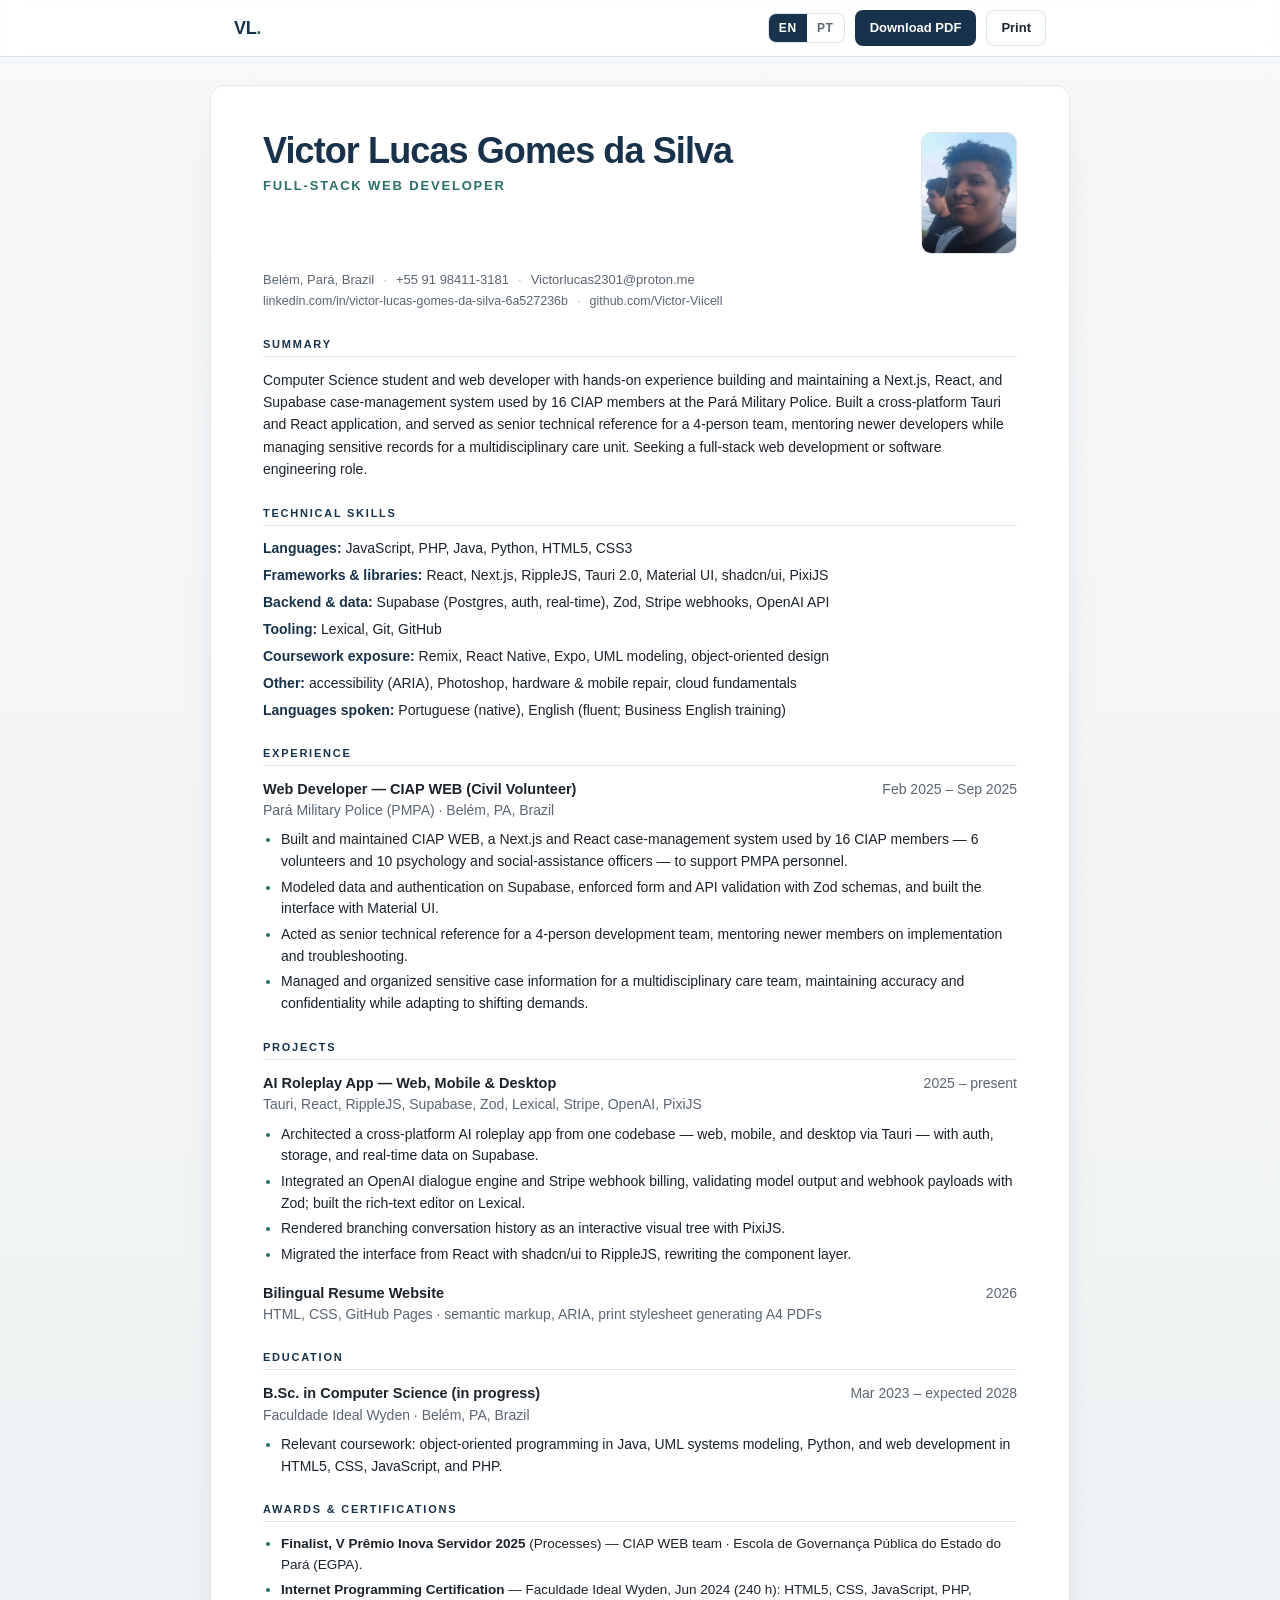
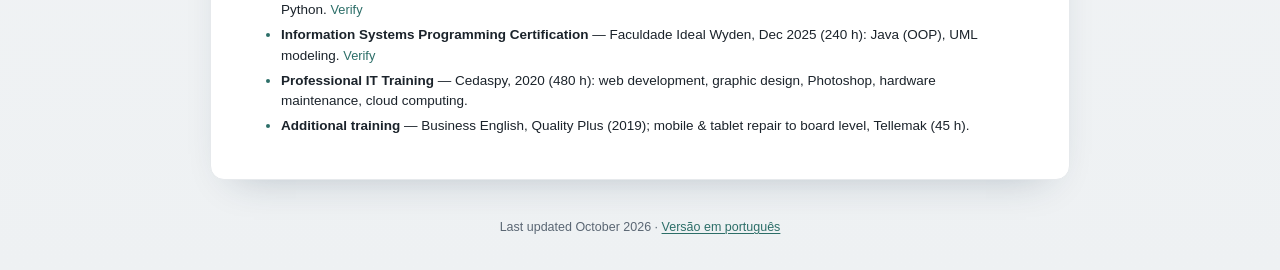
==== index.html @ dc342442 "feat: add bilingual resume website in English and Portuguese - Created index.html for the English ve" ====
<!DOCTYPE html>
<html lang="en">
  <head>
    <meta charset="utf-8">
    <meta name="viewport" content="width=device-width, initial-scale=1">
    <title>Victor Lucas Gomes da Silva — Full-Stack Web Developer</title>
    <meta name="description" content="Resume of Victor Lucas Gomes da Silva, a full-stack web developer based in Belém, Brazil. Experience, projects, education, certifications, and skills.">
    <meta name="author" content="Victor Lucas Gomes da Silva">
    <meta name="theme-color" content="#17324a">
    <link rel="icon" href="assets/favicon.svg" type="image/svg+xml">
    <link rel="alternate" hreflang="en" href="index.html">
    <link rel="alternate" hreflang="pt-BR" href="pt-br.html">
    <link rel="alternate" hreflang="x-default" href="index.html">
    <link rel="stylesheet" href="assets/styles.css">
    <meta property="og:type" content="profile">
    <meta property="og:title" content="Victor Lucas Gomes da Silva — Full-Stack Web Developer">
    <meta property="og:description" content="Resume of Victor Lucas Gomes da Silva, a full-stack web developer based in Belém, Brazil.">
    <meta property="og:locale" content="en_US">
    <meta property="og:locale:alternate" content="pt_BR">
    <meta property="og:image" content="assets/victor-lucas.jpg">
    <script type="application/ld+json">
      {
        "@context": "https://schema.org",
        "@type": "Person",
        "name": "Victor Lucas Gomes da Silva",
        "jobTitle": "Full-Stack Web Developer",
        "email": "mailto:Victorlucas2301@proton.me",
        "telephone": "+55 91 98411-3181",
        "sameAs": [
          "https://www.linkedin.com/in/victor-lucas-gomes-da-silva-6a527236b/",
          "https://github.com/Victor-Viicell"
        ],
        "address": {
          "@type": "PostalAddress",
          "addressLocality": "Belém",
          "addressRegion": "PA",
          "addressCountry": "BR"
        },
        "alumniOf": [
          {
            "@type": "CollegeOrUniversity",
            "name": "Faculdade Ideal Wyden"
          }
        ],
        "knowsLanguage": ["pt-BR", "en"]
      }
    </script>
  </head>
  <body>
    <a class="skip-link" href="#resume">Skip to content</a>

    <div class="toolbar">
      <div class="toolbar-inner">
        <a class="brand" href="index.html" aria-label="Victor Lucas — home">VL<span>.</span></a>
        <nav class="actions" aria-label="Resume actions">
          <div class="lang-switch" role="group" aria-label="Language">
            <a href="index.html" class="is-active" aria-current="page" hreflang="en">EN</a>
            <a href="pt-br.html" hreflang="pt-BR" lang="pt-BR">PT</a>
          </div>
          <a class="btn btn-primary" href="Victor-Lucas-Gomes-da-Silva-Resume-EN.pdf" download>Download PDF</a>
          <button class="btn btn-ghost" type="button" data-print>Print</button>
        </nav>
      </div>
    </div>

    <main class="resume" id="resume">
      <header class="identity">
        <div class="identity-top">
          <div class="identity-text">
            <h1 class="name">Victor Lucas Gomes da Silva</h1>
            <p class="role">Full-Stack Web Developer</p>
          </div>
          <img class="photo" src="assets/victor-lucas.jpg" width="600" height="782" alt="Portrait of Victor Lucas Gomes da Silva">
        </div>
        <ul class="contact">
          <li>Belém, Pará, Brazil</li>
          <li><a href="tel:+5591984113181">+55 91 98411-3181</a></li>
          <li><a href="mailto:Victorlucas2301@proton.me">Victorlucas2301@proton.me</a></li>
        </ul>
        <ul class="contact contact-links">
          <li><a href="https://www.linkedin.com/in/victor-lucas-gomes-da-silva-6a527236b/" target="_blank" rel="noopener">linkedin.com/in/victor-lucas-gomes-da-silva-6a527236b</a></li>
          <li><a href="https://github.com/Victor-Viicell" target="_blank" rel="noopener">github.com/Victor-Viicell</a></li>
        </ul>
      </header>

      <section class="section" aria-labelledby="summary-heading">
        <h2 id="summary-heading">Summary</h2>
        <p>Computer Science student and web developer with hands-on experience building and maintaining a Next.js, React, and Supabase case-management system used by 16 CIAP members at the Pará Military Police. Built a cross-platform Tauri and React application, and served as senior technical reference for a 4-person team, mentoring newer developers while managing sensitive records for a multidisciplinary care unit. Seeking a full-stack web development or software engineering role.</p>
      </section>

      <section class="section" aria-labelledby="skills-heading">
        <h2 id="skills-heading">Technical Skills</h2>
        <ul class="skill-list">
          <li><strong>Languages:</strong> JavaScript, PHP, Java, Python, HTML5, CSS3</li>
          <li><strong>Frameworks &amp; libraries:</strong> React, Next.js, RippleJS, Tauri 2.0, Material UI, shadcn/ui, PixiJS</li>
          <li><strong>Backend &amp; data:</strong> Supabase (Postgres, auth, real-time), Zod, Stripe webhooks, OpenAI API</li>
          <li><strong>Tooling:</strong> Lexical, Git, GitHub</li>
          <li><strong>Coursework exposure:</strong> Remix, React Native, Expo, UML modeling, object-oriented design</li>
          <li><strong>Other:</strong> accessibility (ARIA), Photoshop, hardware &amp; mobile repair, cloud fundamentals</li>
          <li><strong>Languages spoken:</strong> Portuguese (native), English (fluent; Business English training)</li>
        </ul>
      </section>

      <section class="section" aria-labelledby="experience-heading">
        <h2 id="experience-heading">Experience</h2>
        <article class="entry">
          <div class="entry-head">
            <div>
              <h3 class="entry-title">Web Developer — CIAP WEB (Civil Volunteer)</h3>
              <p class="entry-sub">Pará Military Police (PMPA) · Belém, PA, Brazil</p>
            </div>
            <p class="entry-meta">Feb 2025 – Sep 2025</p>
          </div>
          <ul class="bullets">
            <li>Built and maintained CIAP WEB, a Next.js and React case-management system used by 16 CIAP members — 6 volunteers and 10 psychology and social-assistance officers — to support PMPA personnel.</li>
            <li>Modeled data and authentication on Supabase, enforced form and API validation with Zod schemas, and built the interface with Material UI.</li>
            <li>Acted as senior technical reference for a 4-person development team, mentoring newer members on implementation and troubleshooting.</li>
            <li>Managed and organized sensitive case information for a multidisciplinary care team, maintaining accuracy and confidentiality while adapting to shifting demands.</li>
          </ul>
        </article>
      </section>

      <section class="section" aria-labelledby="projects-heading">
        <h2 id="projects-heading">Projects</h2>
        <article class="entry">
          <div class="entry-head">
            <div>
              <h3 class="entry-title">AI Roleplay App — Web, Mobile &amp; Desktop</h3>
              <p class="entry-sub">Tauri, React, RippleJS, Supabase, Zod, Lexical, Stripe, OpenAI, PixiJS</p>
            </div>
            <p class="entry-meta">2025 – present</p>
          </div>
          <ul class="bullets">
            <li>Architected a cross-platform AI roleplay app from one codebase — web, mobile, and desktop via Tauri — with auth, storage, and real-time data on Supabase.</li>
            <li>Integrated an OpenAI dialogue engine and Stripe webhook billing, validating model output and webhook payloads with Zod; built the rich-text editor on Lexical.</li>
            <li>Rendered branching conversation history as an interactive visual tree with PixiJS.</li>
            <li>Migrated the interface from React with shadcn/ui to RippleJS, rewriting the component layer.</li>
          </ul>
        </article>
        <article class="entry">
          <div class="entry-head">
            <div>
              <h3 class="entry-title">Bilingual Resume Website</h3>
              <p class="entry-sub">HTML, CSS, GitHub Pages · semantic markup, ARIA, print stylesheet generating A4 PDFs</p>
            </div>
            <p class="entry-meta">2026</p>
          </div>
        </article>
      </section>

      <section class="section" aria-labelledby="education-heading">
        <h2 id="education-heading">Education</h2>
        <article class="entry">
          <div class="entry-head">
            <div>
              <h3 class="entry-title">B.Sc. in Computer Science (in progress)</h3>
              <p class="entry-sub">Faculdade Ideal Wyden · Belém, PA, Brazil</p>
            </div>
            <p class="entry-meta">Mar 2023 – expected 2028</p>
          </div>
          <ul class="bullets">
            <li>Relevant coursework: object-oriented programming in Java, UML systems modeling, Python, and web development in HTML5, CSS, JavaScript, and PHP.</li>
          </ul>
        </article>
      </section>

      <section class="section" aria-labelledby="courses-heading">
        <h2 id="courses-heading">Awards &amp; Certifications</h2>
        <ul class="course-list">
          <li><strong>Finalist, V Prêmio Inova Servidor 2025</strong> (Processes) — CIAP WEB team · Escola de Governança Pública do Estado do Pará (EGPA).</li>
          <li><strong>Internet Programming Certification</strong> — Faculdade Ideal Wyden, Jun 2024 (240 h): HTML5, CSS, JavaScript, PHP, Python. <a href="https://certificado.facieducacional.com.br/1fe290f07599a27dfc33abc" target="_blank" rel="noopener">Verify</a></li>
          <li><strong>Information Systems Programming Certification</strong> — Faculdade Ideal Wyden, Dec 2025 (240 h): Java (OOP), UML modeling. <a href="https://certificado.facieducacional.com.br/fc7c7030f8cd4348e6416e0" target="_blank" rel="noopener">Verify</a></li>
          <li><strong>Professional IT Training</strong> — Cedaspy, 2020 (480 h): web development, graphic design, Photoshop, hardware maintenance, cloud computing.</li>
          <li><strong>Additional training</strong> — Business English, Quality Plus (2019); mobile &amp; tablet repair to board level, Tellemak (45 h).</li>
        </ul>
      </section>
    </main>

    <footer class="site-footer">
      <p>Last updated October 2026 · <a href="pt-br.html" hreflang="pt-BR" lang="pt-BR">Versão em português</a></p>
    </footer>

    <script src="assets/script.js"></script>
  </body>
</html>
---- assets/styles.css ----
:root {
  --ink: #1b232b;
  --muted: #5a6673;
  --navy: #17324a;
  --accent: #2c6e68;
  --line: #dfe4e8;
  --bg: #eef1f3;
  --paper: #ffffff;
  --radius: 14px;
  --max: 860px;
  --font: ui-sans-serif, -apple-system, BlinkMacSystemFont, "Segoe UI", Roboto,
    "Helvetica Neue", Arial, sans-serif;
}

* {
  box-sizing: border-box;
}

html {
  -webkit-text-size-adjust: 100%;
}

body {
  margin: 0;
  font-family: var(--font);
  color: var(--ink);
  background: linear-gradient(180deg, #f7f8f9 0%, var(--bg) 100%);
  min-height: 100vh;
}

a {
  color: var(--accent);
  text-decoration-thickness: 1px;
  text-underline-offset: 2px;
}

a:hover {
  color: var(--navy);
}

.skip-link {
  position: absolute;
  left: -9999px;
  top: 0;
  padding: 10px 14px;
  background: var(--navy);
  color: #fff;
  z-index: 100;
  border-radius: 0 0 8px 0;
}

.skip-link:focus {
  left: 0;
}

.toolbar {
  position: sticky;
  top: 0;
  z-index: 20;
  background: rgba(255, 255, 255, 0.88);
  -webkit-backdrop-filter: blur(10px);
  backdrop-filter: blur(10px);
  border-bottom: 1px solid var(--line);
}

.toolbar-inner {
  max-width: var(--max);
  margin: 0 auto;
  padding: 10px 24px;
  display: flex;
  align-items: center;
  justify-content: space-between;
  gap: 16px;
}

.brand {
  font-size: 18px;
  font-weight: 750;
  letter-spacing: -0.02em;
  color: var(--navy);
  text-decoration: none;
  line-height: 1;
}

.brand span {
  color: var(--accent);
}

.actions {
  display: flex;
  align-items: center;
  gap: 10px;
}

.lang-switch {
  display: flex;
  border: 1px solid var(--line);
  border-radius: 8px;
  overflow: hidden;
  background: #fff;
}

.lang-switch a {
  padding: 6px 10px;
  font-size: 12px;
  font-weight: 650;
  letter-spacing: 0.06em;
  color: var(--muted);
  text-decoration: none;
  line-height: 1.4;
}

.lang-switch a:hover {
  background: #f4f6f7;
  color: var(--navy);
}

.lang-switch a.is-active {
  background: var(--navy);
  color: #fff;
}

.btn {
  display: inline-flex;
  align-items: center;
  justify-content: center;
  gap: 6px;
  padding: 8px 14px;
  border-radius: 8px;
  border: 1px solid transparent;
  font: inherit;
  font-size: 13px;
  font-weight: 650;
  line-height: 1.4;
  text-decoration: none;
  cursor: pointer;
  transition: background-color 0.15s ease, border-color 0.15s ease;
}

.btn-primary {
  background: var(--navy);
  color: #fff;
}

.btn-primary:hover {
  background: #0f2536;
  color: #fff;
}

.btn-ghost {
  background: transparent;
  border-color: var(--line);
  color: var(--ink);
}

.btn-ghost:hover {
  background: #f4f6f7;
  border-color: #c9d1d7;
  color: var(--navy);
}

.resume {
  max-width: var(--max);
  margin: 28px auto 40px;
  padding: 46px 52px 42px;
  background: var(--paper);
  border: 1px solid #e6e9ec;
  border-radius: var(--radius);
  box-shadow: 0 18px 40px -24px rgba(23, 50, 74, 0.3);
}

.identity-top {
  display: flex;
  align-items: flex-start;
  justify-content: space-between;
  gap: 28px;
}

.identity-text {
  min-width: 0;
}

.identity .contact:first-of-type {
  margin-top: 16px;
}

.name {
  margin: 0 0 8px;
  font-size: clamp(28px, 4vw, 36px);
  font-weight: 750;
  line-height: 1.05;
  letter-spacing: -0.025em;
  color: var(--navy);
}

.role {
  margin: 0 0 16px;
  font-size: 13px;
  font-weight: 700;
  letter-spacing: 0.14em;
  text-transform: uppercase;
  color: var(--accent);
}

.contact {
  display: flex;
  flex-wrap: wrap;
  gap: 4px 0;
  margin: 0;
  padding: 0;
  list-style: none;
  font-size: 13px;
  line-height: 1.55;
  color: var(--muted);
  overflow-wrap: anywhere;
}

.contact li {
  display: flex;
  align-items: baseline;
  min-width: 0;
}

.contact li + li::before {
  content: "\00b7";
  margin: 0 9px;
  color: #aab3bb;
}

.contact + .contact {
  margin-top: 2px;
  font-size: 12.5px;
}

.contact a {
  color: var(--muted);
  text-decoration: none;
}

.contact a:hover {
  color: var(--navy);
  text-decoration: underline;
}

.photo {
  flex: none;
  width: 96px;
  height: 122px;
  object-fit: cover;
  object-position: 50% 45%;
  border: 1px solid var(--line);
  border-radius: 10px;
  filter: saturate(0.95);
}

.section {
  margin-top: 26px;
}

.section h2 {
  margin: 0 0 12px;
  padding-bottom: 6px;
  border-bottom: 1px solid var(--line);
  font-size: 11px;
  font-weight: 700;
  letter-spacing: 0.16em;
  text-transform: uppercase;
  color: var(--navy);
}

.section p {
  margin: 0;
  font-size: 14px;
  line-height: 1.6;
}

.entry + .entry {
  margin-top: 16px;
}

.entry-head {
  display: flex;
  align-items: baseline;
  justify-content: space-between;
  gap: 18px;
}

.entry-title {
  margin: 0;
  font-size: 14.5px;
  font-weight: 700;
  line-height: 1.33;
  color: var(--ink);
}

.entry-sub {
  margin: 2px 0 0;
  font-size: 13px;
  line-height: 1.4;
  color: var(--muted);
}

.entry-meta {
  flex: none;
  margin: 0;
  font-size: 12.5px;
  line-height: 1.4;
  color: var(--muted);
  text-align: right;
  white-space: nowrap;
}

.bullets {
  margin: 8px 0 0;
  padding-left: 18px;
}

.bullets li {
  margin-bottom: 4px;
  font-size: 14px;
  line-height: 1.55;
}

.bullets li:last-child {
  margin-bottom: 0;
}

.bullets li::marker {
  color: var(--accent);
}

.skill-list {
  display: grid;
  gap: 6px;
  margin: 0;
  padding: 0;
  list-style: none;
}

.skill-list li {
  font-size: 14px;
  line-height: 1.5;
}

.skill-list strong {
  color: var(--navy);
  font-weight: 650;
}

.course-list {
  margin: 0;
  padding-left: 18px;
}

.course-list li {
  margin-bottom: 5px;
  font-size: 13.5px;
  line-height: 1.5;
}

.course-list li:last-child {
  margin-bottom: 0;
}

.course-list li::marker {
  color: var(--accent);
}

.course-list strong {
  font-weight: 650;
}

.course-list a {
  color: var(--accent);
  font-size: 0.95em;
  text-decoration: none;
}

.course-list a:hover {
  text-decoration: underline;
}

.award-title {
  font-size: 14px;
  font-weight: 650;
  line-height: 1.45;
}

.award-sub {
  margin-top: 2px;
  font-size: 13px;
  color: var(--muted);
}

.site-footer {
  max-width: var(--max);
  margin: 0 auto 36px;
  padding: 0 24px;
  font-size: 12.5px;
  color: var(--muted);
  text-align: center;
}

.site-footer p {
  margin: 0;
}

@media (max-width: 720px) {
  .toolbar-inner {
    padding: 10px 14px;
    gap: 10px;
  }

  .brand {
    display: none;
  }

  .actions {
    width: 100%;
    justify-content: space-between;
  }

  .btn-ghost {
    display: none;
  }

  .resume {
    margin: 16px 12px 28px;
    padding: 28px 22px;
    border-radius: 12px;
  }

  .identity-top {
    gap: 18px;
  }

  .identity .contact:first-of-type {
    margin-top: 14px;
  }

  .name {
    font-size: 27px;
  }

  .photo {
    width: 78px;
    height: 100px;
  }

  .contact {
    font-size: 12.5px;
  }

  .entry-head {
    flex-direction: column;
    gap: 2px;
  }

  .entry-meta {
    text-align: left;
  }
}

@media (max-width: 560px) {
  .contact {
    display: block;
  }

  .contact li {
    display: block;
  }

  .contact li + li::before {
    display: none;
  }

  .contact + .contact {
    margin-top: 2px;
  }
}

@media (max-width: 420px) {
  .photo {
    width: 66px;
    height: 86px;
  }

  .name {
    font-size: 24px;
  }

  .role {
    margin-bottom: 12px;
    font-size: 11.5px;
  }
}

@media print {
  @page {
    size: A4;
    margin: 8mm 12mm;
  }

  html,
  body {
    background: #fff !important;
  }

  .toolbar,
  .site-footer,
  .skip-link,
  .no-print {
    display: none !important;
  }

  .resume {
    max-width: none;
    width: auto;
    margin: 0;
    padding: 0;
    border: 0;
    border-radius: 0;
    box-shadow: none;
    -webkit-print-color-adjust: exact;
    print-color-adjust: exact;
  }

  .name {
    font-size: 26pt;
  }

  .role {
    margin-bottom: 10px;
    font-size: 9.2pt;
    letter-spacing: 0.06em;
  }

  .photo {
    width: 22mm;
    height: 28mm;
    border-radius: 2mm;
  }

  .identity .contact:first-of-type {
    margin-top: 6px;
  }

  .contact {
    font-size: 8.6pt;
    line-height: 1.4;
  }

  .contact + .contact {
    margin-top: 1px;
    font-size: 8.6pt;
  }

  .section {
    margin-top: 7px;
  }

  .section h2 {
    margin-bottom: 3px;
    padding-bottom: 2px;
    font-size: 8.3pt;
    letter-spacing: 0.02em;
  }

  .section p,
  .bullets li,
  .skill-list li {
    font-size: 9.2pt;
    line-height: 1.33;
  }

  .entry + .entry {
    margin-top: 6px;
  }

  .entry-title,
  .award-title {
    font-size: 10pt;
  }

  .entry-sub,
  .entry-meta,
  .award-sub {
    font-size: 9pt;
  }

  .bullets {
    margin-top: 3px;
    padding-left: 14px;
  }

  .bullets li {
    margin-bottom: 1px;
  }

  .course-list li {
    font-size: 8.6pt;
    line-height: 1.27;
    margin-bottom: 2px;
  }

  .skill-list {
    gap: 2px;
  }

  a {
    color: inherit;
    text-decoration: none;
  }

  .section,
  .entry,
  .award {
    break-inside: avoid;
  }
}
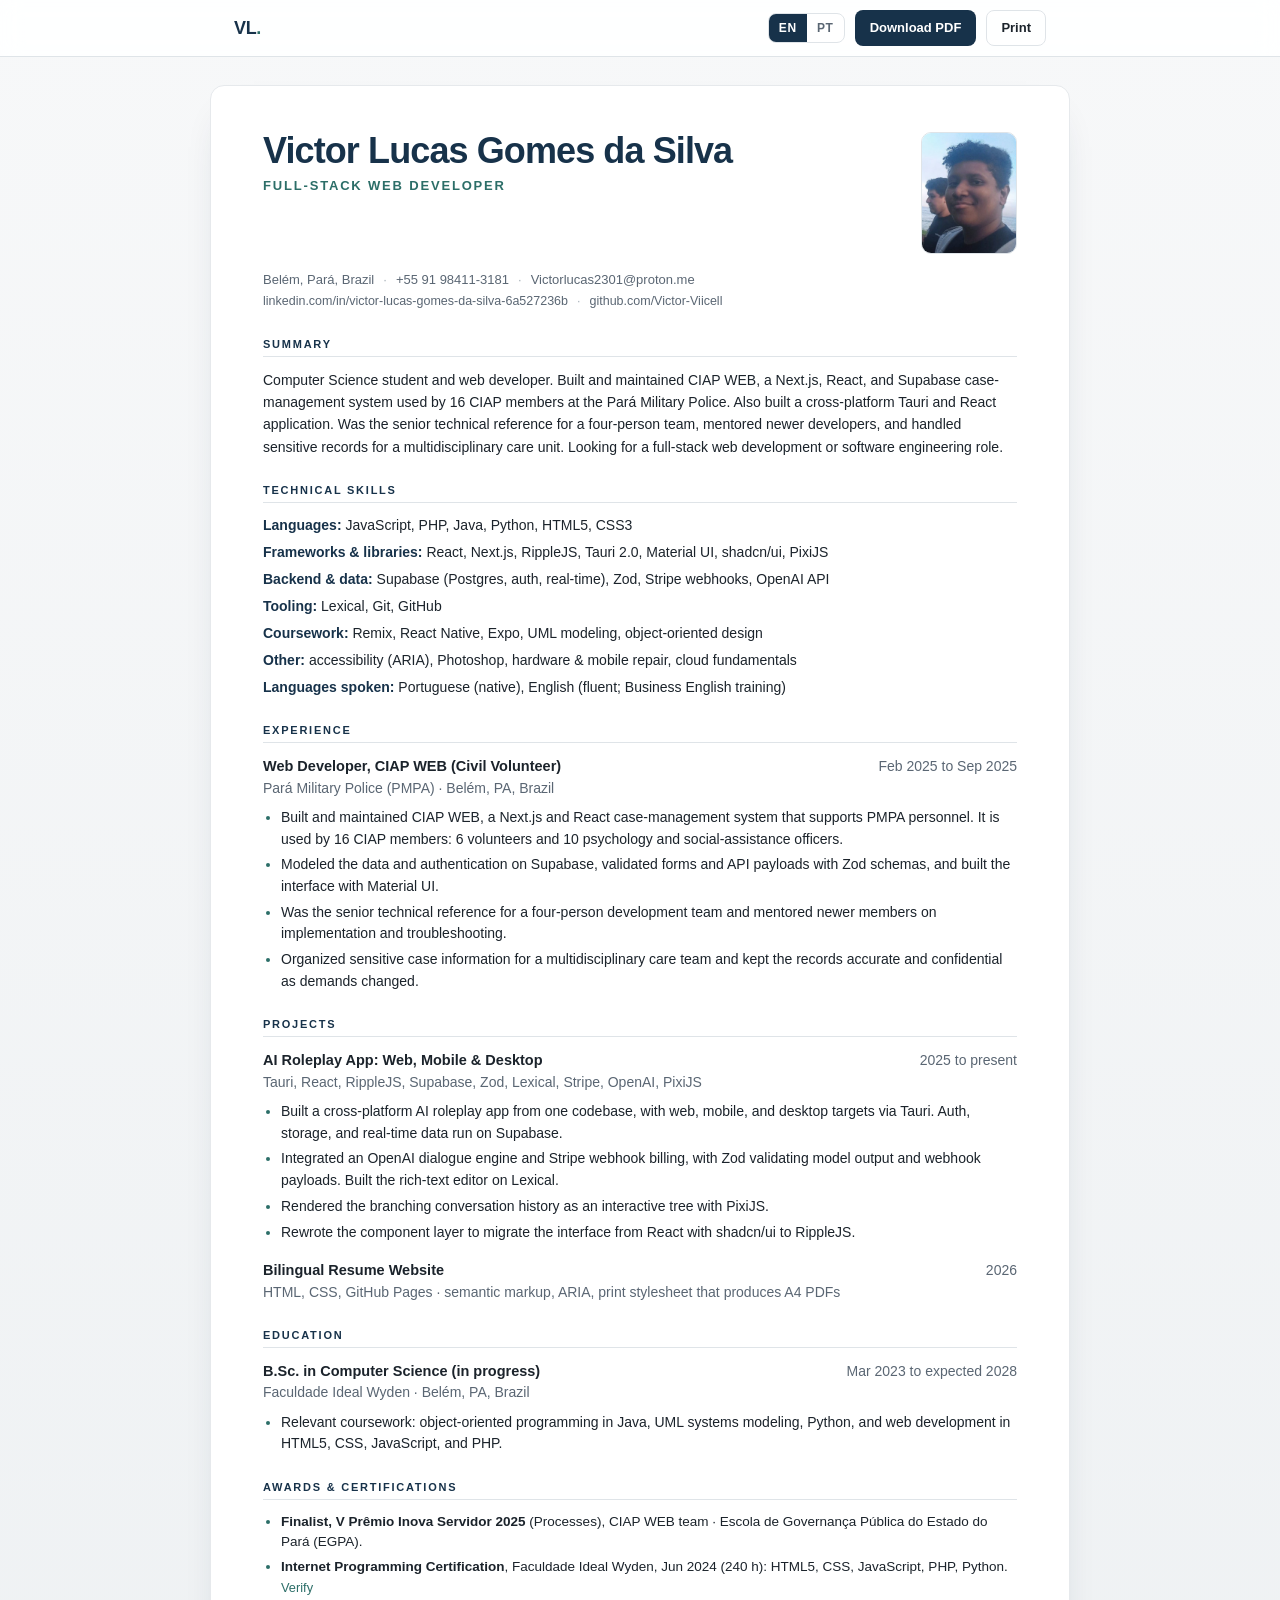
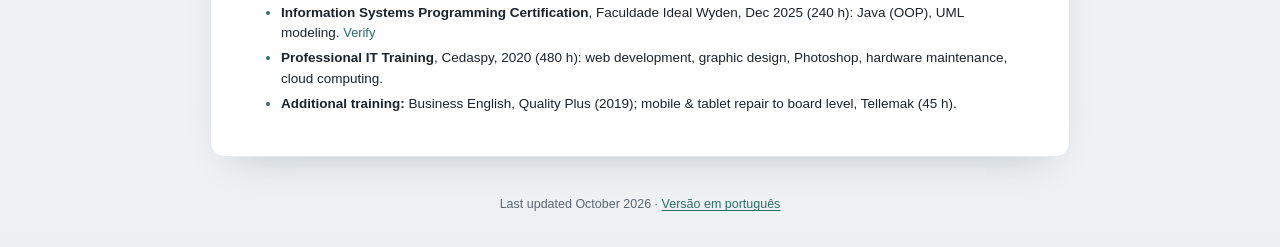
==== commit d62b85e7: "fix: update titles and descriptions for consistency in HTML files" ====
--- a/index.html
+++ b/index.html
@@ -3,7 +3,7 @@
   <head>
     <meta charset="utf-8">
     <meta name="viewport" content="width=device-width, initial-scale=1">
-    <title>Victor Lucas Gomes da Silva — Full-Stack Web Developer</title>
+    <title>Victor Lucas Gomes da Silva | Full-Stack Web Developer</title>
     <meta name="description" content="Resume of Victor Lucas Gomes da Silva, a full-stack web developer based in Belém, Brazil. Experience, projects, education, certifications, and skills.">
     <meta name="author" content="Victor Lucas Gomes da Silva">
     <meta name="theme-color" content="#17324a">
@@ -13,7 +13,7 @@
     <link rel="alternate" hreflang="x-default" href="index.html">
     <link rel="stylesheet" href="assets/styles.css">
     <meta property="og:type" content="profile">
-    <meta property="og:title" content="Victor Lucas Gomes da Silva — Full-Stack Web Developer">
+    <meta property="og:title" content="Victor Lucas Gomes da Silva | Full-Stack Web Developer">
     <meta property="og:description" content="Resume of Victor Lucas Gomes da Silva, a full-stack web developer based in Belém, Brazil.">
     <meta property="og:locale" content="en_US">
     <meta property="og:locale:alternate" content="pt_BR">
@@ -51,7 +51,7 @@
 
     <div class="toolbar">
       <div class="toolbar-inner">
-        <a class="brand" href="index.html" aria-label="Victor Lucas — home">VL<span>.</span></a>
+        <a class="brand" href="index.html" aria-label="Victor Lucas, home">VL<span>.</span></a>
         <nav class="actions" aria-label="Resume actions">
           <div class="lang-switch" role="group" aria-label="Language">
             <a href="index.html" class="is-active" aria-current="page" hreflang="en">EN</a>
@@ -85,7 +85,7 @@
 
       <section class="section" aria-labelledby="summary-heading">
         <h2 id="summary-heading">Summary</h2>
-        <p>Computer Science student and web developer with hands-on experience building and maintaining a Next.js, React, and Supabase case-management system used by 16 CIAP members at the Pará Military Police. Built a cross-platform Tauri and React application, and served as senior technical reference for a 4-person team, mentoring newer developers while managing sensitive records for a multidisciplinary care unit. Seeking a full-stack web development or software engineering role.</p>
+        <p>Computer Science student and web developer. Built and maintained CIAP WEB, a Next.js, React, and Supabase case-management system used by 16 CIAP members at the Pará Military Police. Also built a cross-platform Tauri and React application. Was the senior technical reference for a four-person team, mentored newer developers, and handled sensitive records for a multidisciplinary care unit. Looking for a full-stack web development or software engineering role.</p>
       </section>
 
       <section class="section" aria-labelledby="skills-heading">
@@ -95,7 +95,7 @@
           <li><strong>Frameworks &amp; libraries:</strong> React, Next.js, RippleJS, Tauri 2.0, Material UI, shadcn/ui, PixiJS</li>
           <li><strong>Backend &amp; data:</strong> Supabase (Postgres, auth, real-time), Zod, Stripe webhooks, OpenAI API</li>
           <li><strong>Tooling:</strong> Lexical, Git, GitHub</li>
-          <li><strong>Coursework exposure:</strong> Remix, React Native, Expo, UML modeling, object-oriented design</li>
+          <li><strong>Coursework:</strong> Remix, React Native, Expo, UML modeling, object-oriented design</li>
           <li><strong>Other:</strong> accessibility (ARIA), Photoshop, hardware &amp; mobile repair, cloud fundamentals</li>
           <li><strong>Languages spoken:</strong> Portuguese (native), English (fluent; Business English training)</li>
         </ul>
@@ -106,16 +106,16 @@
         <article class="entry">
           <div class="entry-head">
             <div>
-              <h3 class="entry-title">Web Developer — CIAP WEB (Civil Volunteer)</h3>
+              <h3 class="entry-title">Web Developer, CIAP WEB (Civil Volunteer)</h3>
               <p class="entry-sub">Pará Military Police (PMPA) · Belém, PA, Brazil</p>
             </div>
-            <p class="entry-meta">Feb 2025 – Sep 2025</p>
+            <p class="entry-meta">Feb 2025 to Sep 2025</p>
           </div>
           <ul class="bullets">
-            <li>Built and maintained CIAP WEB, a Next.js and React case-management system used by 16 CIAP members — 6 volunteers and 10 psychology and social-assistance officers — to support PMPA personnel.</li>
-            <li>Modeled data and authentication on Supabase, enforced form and API validation with Zod schemas, and built the interface with Material UI.</li>
-            <li>Acted as senior technical reference for a 4-person development team, mentoring newer members on implementation and troubleshooting.</li>
-            <li>Managed and organized sensitive case information for a multidisciplinary care team, maintaining accuracy and confidentiality while adapting to shifting demands.</li>
+            <li>Built and maintained CIAP WEB, a Next.js and React case-management system that supports PMPA personnel. It is used by 16 CIAP members: 6 volunteers and 10 psychology and social-assistance officers.</li>
+            <li>Modeled the data and authentication on Supabase, validated forms and API payloads with Zod schemas, and built the interface with Material UI.</li>
+            <li>Was the senior technical reference for a four-person development team and mentored newer members on implementation and troubleshooting.</li>
+            <li>Organized sensitive case information for a multidisciplinary care team and kept the records accurate and confidential as demands changed.</li>
           </ul>
         </article>
       </section>
@@ -125,23 +125,23 @@
         <article class="entry">
           <div class="entry-head">
             <div>
-              <h3 class="entry-title">AI Roleplay App — Web, Mobile &amp; Desktop</h3>
+              <h3 class="entry-title">AI Roleplay App: Web, Mobile &amp; Desktop</h3>
               <p class="entry-sub">Tauri, React, RippleJS, Supabase, Zod, Lexical, Stripe, OpenAI, PixiJS</p>
             </div>
-            <p class="entry-meta">2025 – present</p>
+            <p class="entry-meta">2025 to present</p>
           </div>
           <ul class="bullets">
-            <li>Architected a cross-platform AI roleplay app from one codebase — web, mobile, and desktop via Tauri — with auth, storage, and real-time data on Supabase.</li>
-            <li>Integrated an OpenAI dialogue engine and Stripe webhook billing, validating model output and webhook payloads with Zod; built the rich-text editor on Lexical.</li>
-            <li>Rendered branching conversation history as an interactive visual tree with PixiJS.</li>
-            <li>Migrated the interface from React with shadcn/ui to RippleJS, rewriting the component layer.</li>
+            <li>Built a cross-platform AI roleplay app from one codebase, with web, mobile, and desktop targets via Tauri. Auth, storage, and real-time data run on Supabase.</li>
+            <li>Integrated an OpenAI dialogue engine and Stripe webhook billing, with Zod validating model output and webhook payloads. Built the rich-text editor on Lexical.</li>
+            <li>Rendered the branching conversation history as an interactive tree with PixiJS.</li>
+            <li>Rewrote the component layer to migrate the interface from React with shadcn/ui to RippleJS.</li>
           </ul>
         </article>
         <article class="entry">
           <div class="entry-head">
             <div>
               <h3 class="entry-title">Bilingual Resume Website</h3>
-              <p class="entry-sub">HTML, CSS, GitHub Pages · semantic markup, ARIA, print stylesheet generating A4 PDFs</p>
+              <p class="entry-sub">HTML, CSS, GitHub Pages · semantic markup, ARIA, print stylesheet that produces A4 PDFs</p>
             </div>
             <p class="entry-meta">2026</p>
           </div>
@@ -156,7 +156,7 @@
               <h3 class="entry-title">B.Sc. in Computer Science (in progress)</h3>
               <p class="entry-sub">Faculdade Ideal Wyden · Belém, PA, Brazil</p>
             </div>
-            <p class="entry-meta">Mar 2023 – expected 2028</p>
+            <p class="entry-meta">Mar 2023 to expected 2028</p>
           </div>
           <ul class="bullets">
             <li>Relevant coursework: object-oriented programming in Java, UML systems modeling, Python, and web development in HTML5, CSS, JavaScript, and PHP.</li>
@@ -167,11 +167,11 @@
       <section class="section" aria-labelledby="courses-heading">
         <h2 id="courses-heading">Awards &amp; Certifications</h2>
         <ul class="course-list">
-          <li><strong>Finalist, V Prêmio Inova Servidor 2025</strong> (Processes) — CIAP WEB team · Escola de Governança Pública do Estado do Pará (EGPA).</li>
-          <li><strong>Internet Programming Certification</strong> — Faculdade Ideal Wyden, Jun 2024 (240 h): HTML5, CSS, JavaScript, PHP, Python. <a href="https://certificado.facieducacional.com.br/1fe290f07599a27dfc33abc" target="_blank" rel="noopener">Verify</a></li>
-          <li><strong>Information Systems Programming Certification</strong> — Faculdade Ideal Wyden, Dec 2025 (240 h): Java (OOP), UML modeling. <a href="https://certificado.facieducacional.com.br/fc7c7030f8cd4348e6416e0" target="_blank" rel="noopener">Verify</a></li>
-          <li><strong>Professional IT Training</strong> — Cedaspy, 2020 (480 h): web development, graphic design, Photoshop, hardware maintenance, cloud computing.</li>
-          <li><strong>Additional training</strong> — Business English, Quality Plus (2019); mobile &amp; tablet repair to board level, Tellemak (45 h).</li>
+          <li><strong>Finalist, V Prêmio Inova Servidor 2025</strong> (Processes), CIAP WEB team · Escola de Governança Pública do Estado do Pará (EGPA).</li>
+          <li><strong>Internet Programming Certification</strong>, Faculdade Ideal Wyden, Jun 2024 (240 h): HTML5, CSS, JavaScript, PHP, Python. <a href="https://certificado.facieducacional.com.br/1fe290f07599a27dfc33abc" target="_blank" rel="noopener">Verify</a></li>
+          <li><strong>Information Systems Programming Certification</strong>, Faculdade Ideal Wyden, Dec 2025 (240 h): Java (OOP), UML modeling. <a href="https://certificado.facieducacional.com.br/fc7c7030f8cd4348e6416e0" target="_blank" rel="noopener">Verify</a></li>
+          <li><strong>Professional IT Training</strong>, Cedaspy, 2020 (480 h): web development, graphic design, Photoshop, hardware maintenance, cloud computing.</li>
+          <li><strong>Additional training:</strong> Business English, Quality Plus (2019); mobile &amp; tablet repair to board level, Tellemak (45 h).</li>
         </ul>
       </section>
     </main>
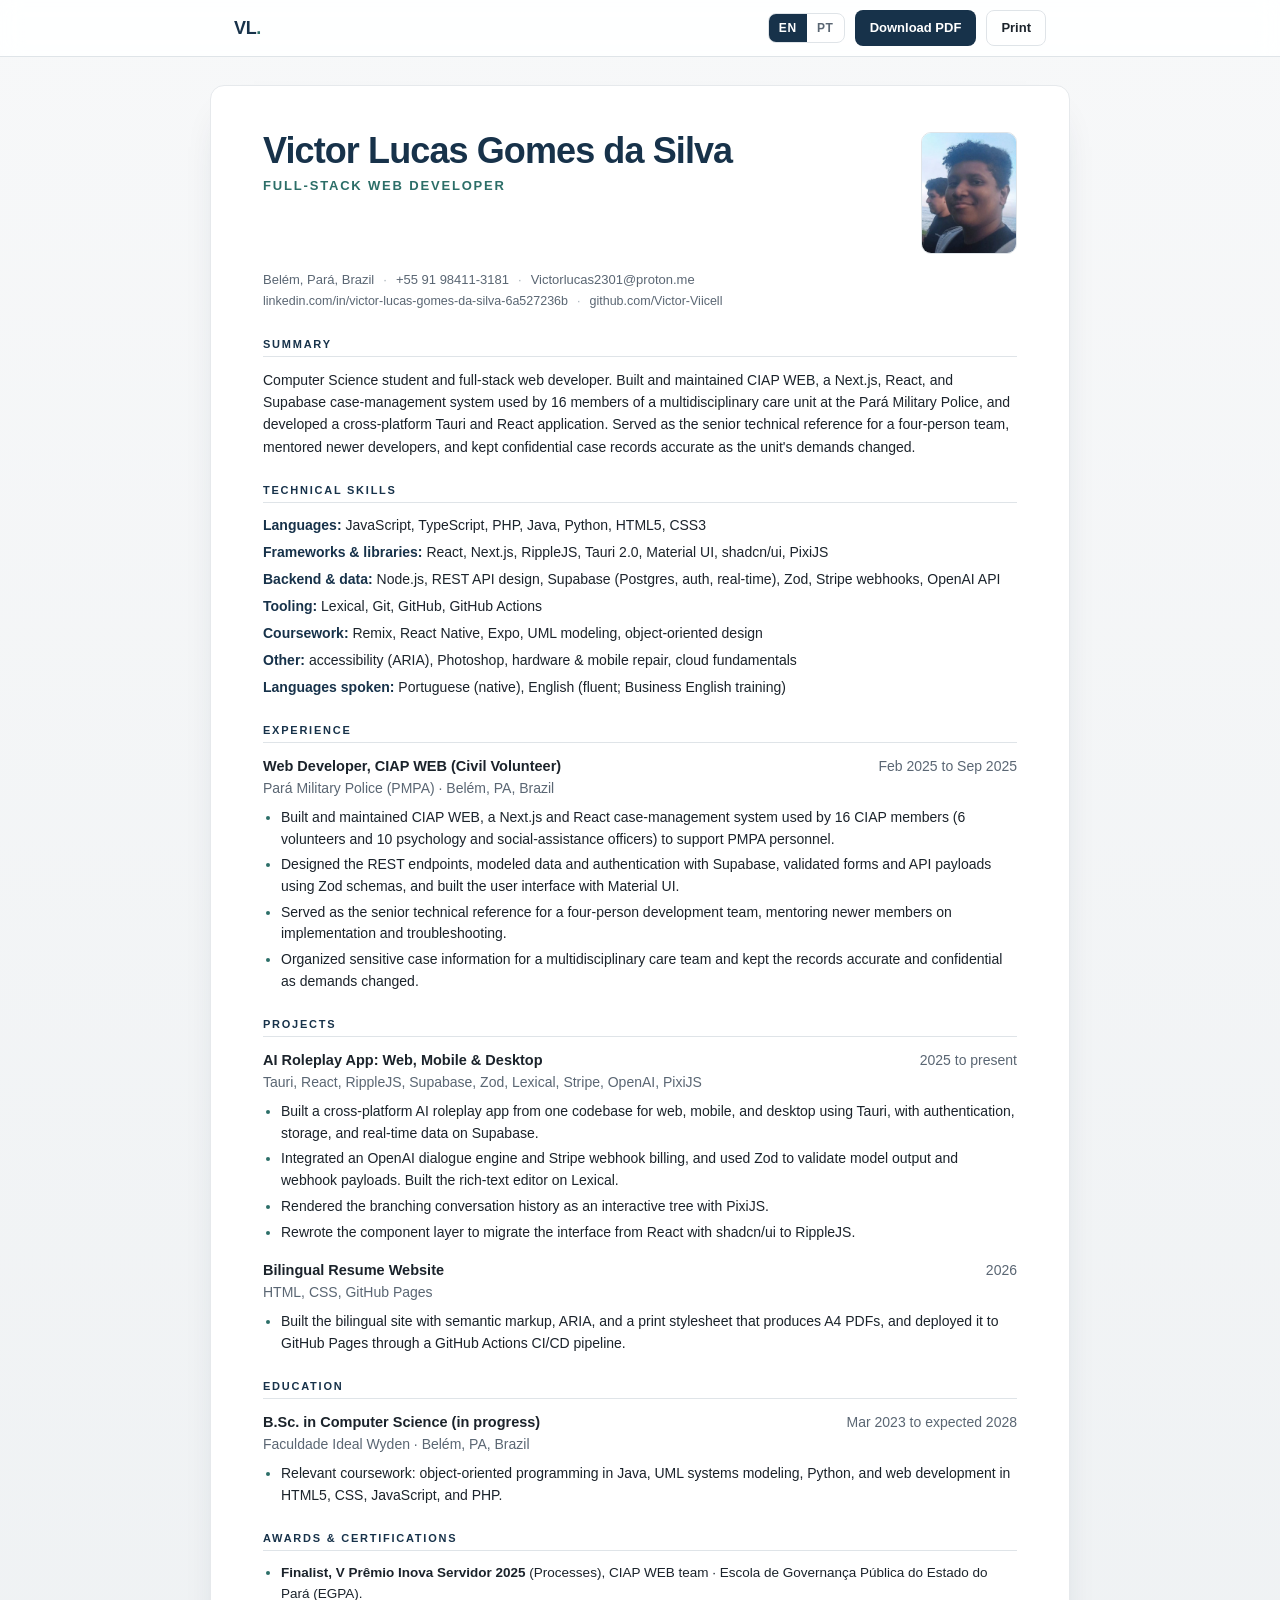
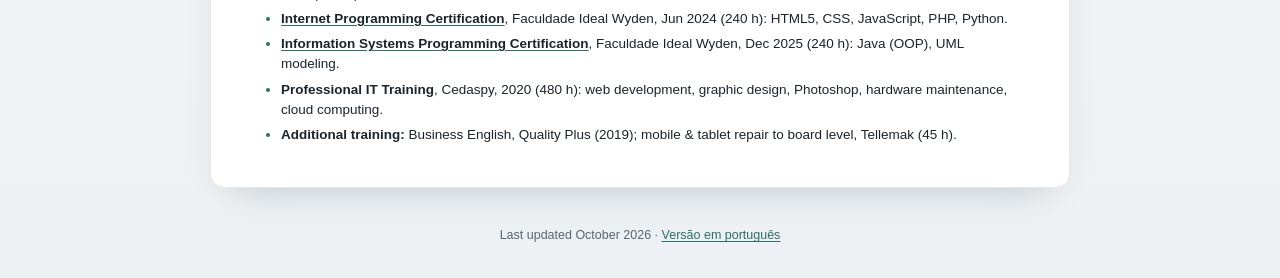
==== commit faf3be77: "feat: enhance resume content and styling for clarity and consistency across English and Portuguese v" ====
--- a/index.html
+++ b/index.html
@@ -85,16 +85,16 @@
 
       <section class="section" aria-labelledby="summary-heading">
         <h2 id="summary-heading">Summary</h2>
-        <p>Computer Science student and web developer. Built and maintained CIAP WEB, a Next.js, React, and Supabase case-management system used by 16 CIAP members at the Pará Military Police. Also built a cross-platform Tauri and React application. Was the senior technical reference for a four-person team, mentored newer developers, and handled sensitive records for a multidisciplinary care unit. Looking for a full-stack web development or software engineering role.</p>
+        <p>Computer Science student and full-stack web developer. Built and maintained CIAP WEB, a Next.js, React, and Supabase case-management system used by 16 members of a multidisciplinary care unit at the Pará Military Police, and developed a cross-platform Tauri and React application. Served as the senior technical reference for a four-person team, mentored newer developers, and kept confidential case records accurate as the unit's demands changed.</p>
       </section>
 
       <section class="section" aria-labelledby="skills-heading">
         <h2 id="skills-heading">Technical Skills</h2>
         <ul class="skill-list">
-          <li><strong>Languages:</strong> JavaScript, PHP, Java, Python, HTML5, CSS3</li>
+          <li><strong>Languages:</strong> JavaScript, TypeScript, PHP, Java, Python, HTML5, CSS3</li>
           <li><strong>Frameworks &amp; libraries:</strong> React, Next.js, RippleJS, Tauri 2.0, Material UI, shadcn/ui, PixiJS</li>
-          <li><strong>Backend &amp; data:</strong> Supabase (Postgres, auth, real-time), Zod, Stripe webhooks, OpenAI API</li>
-          <li><strong>Tooling:</strong> Lexical, Git, GitHub</li>
+          <li><strong>Backend &amp; data:</strong> Node.js, REST API design, Supabase (Postgres, auth, real-time), Zod, Stripe webhooks, OpenAI API</li>
+          <li><strong>Tooling:</strong> Lexical, Git, GitHub, GitHub Actions</li>
           <li><strong>Coursework:</strong> Remix, React Native, Expo, UML modeling, object-oriented design</li>
           <li><strong>Other:</strong> accessibility (ARIA), Photoshop, hardware &amp; mobile repair, cloud fundamentals</li>
           <li><strong>Languages spoken:</strong> Portuguese (native), English (fluent; Business English training)</li>
@@ -112,9 +112,9 @@
             <p class="entry-meta">Feb 2025 to Sep 2025</p>
           </div>
           <ul class="bullets">
-            <li>Built and maintained CIAP WEB, a Next.js and React case-management system that supports PMPA personnel. It is used by 16 CIAP members: 6 volunteers and 10 psychology and social-assistance officers.</li>
-            <li>Modeled the data and authentication on Supabase, validated forms and API payloads with Zod schemas, and built the interface with Material UI.</li>
-            <li>Was the senior technical reference for a four-person development team and mentored newer members on implementation and troubleshooting.</li>
+            <li>Built and maintained CIAP WEB, a Next.js and React case-management system used by 16 CIAP members (6 volunteers and 10 psychology and social-assistance officers) to support PMPA personnel.</li>
+            <li>Designed the REST endpoints, modeled data and authentication with Supabase, validated forms and API payloads using Zod schemas, and built the user interface with Material UI.</li>
+            <li>Served as the senior technical reference for a four-person development team, mentoring newer members on implementation and troubleshooting.</li>
             <li>Organized sensitive case information for a multidisciplinary care team and kept the records accurate and confidential as demands changed.</li>
           </ul>
         </article>
@@ -131,8 +131,8 @@
             <p class="entry-meta">2025 to present</p>
           </div>
           <ul class="bullets">
-            <li>Built a cross-platform AI roleplay app from one codebase, with web, mobile, and desktop targets via Tauri. Auth, storage, and real-time data run on Supabase.</li>
-            <li>Integrated an OpenAI dialogue engine and Stripe webhook billing, with Zod validating model output and webhook payloads. Built the rich-text editor on Lexical.</li>
+            <li>Built a cross-platform AI roleplay app from one codebase for web, mobile, and desktop using Tauri, with authentication, storage, and real-time data on Supabase.</li>
+            <li>Integrated an OpenAI dialogue engine and Stripe webhook billing, and used Zod to validate model output and webhook payloads. Built the rich-text editor on Lexical.</li>
             <li>Rendered the branching conversation history as an interactive tree with PixiJS.</li>
             <li>Rewrote the component layer to migrate the interface from React with shadcn/ui to RippleJS.</li>
           </ul>
@@ -141,10 +141,13 @@
           <div class="entry-head">
             <div>
               <h3 class="entry-title">Bilingual Resume Website</h3>
-              <p class="entry-sub">HTML, CSS, GitHub Pages · semantic markup, ARIA, print stylesheet that produces A4 PDFs</p>
+              <p class="entry-sub">HTML, CSS, GitHub Pages</p>
             </div>
             <p class="entry-meta">2026</p>
           </div>
+          <ul class="bullets">
+            <li>Built the bilingual site with semantic markup, ARIA, and a print stylesheet that produces A4 PDFs, and deployed it to GitHub Pages through a GitHub Actions CI/CD pipeline.</li>
+          </ul>
         </article>
       </section>
 
@@ -168,8 +171,8 @@
         <h2 id="courses-heading">Awards &amp; Certifications</h2>
         <ul class="course-list">
           <li><strong>Finalist, V Prêmio Inova Servidor 2025</strong> (Processes), CIAP WEB team · Escola de Governança Pública do Estado do Pará (EGPA).</li>
-          <li><strong>Internet Programming Certification</strong>, Faculdade Ideal Wyden, Jun 2024 (240 h): HTML5, CSS, JavaScript, PHP, Python. <a href="https://certificado.facieducacional.com.br/1fe290f07599a27dfc33abc" target="_blank" rel="noopener">Verify</a></li>
-          <li><strong>Information Systems Programming Certification</strong>, Faculdade Ideal Wyden, Dec 2025 (240 h): Java (OOP), UML modeling. <a href="https://certificado.facieducacional.com.br/fc7c7030f8cd4348e6416e0" target="_blank" rel="noopener">Verify</a></li>
+          <li><a class="credential" href="https://certificado.facieducacional.com.br/1fe290f07599a27dfc33abc" target="_blank" rel="noopener"><strong>Internet Programming Certification</strong></a>, Faculdade Ideal Wyden, Jun 2024 (240 h): HTML5, CSS, JavaScript, PHP, Python.</li>
+          <li><a class="credential" href="https://certificado.facieducacional.com.br/fc7c7030f8cd4348e6416e0" target="_blank" rel="noopener"><strong>Information Systems Programming Certification</strong></a>, Faculdade Ideal Wyden, Dec 2025 (240 h): Java (OOP), UML modeling.</li>
           <li><strong>Professional IT Training</strong>, Cedaspy, 2020 (480 h): web development, graphic design, Photoshop, hardware maintenance, cloud computing.</li>
           <li><strong>Additional training:</strong> Business English, Quality Plus (2019); mobile &amp; tablet repair to board level, Tellemak (45 h).</li>
         </ul>
--- a/assets/styles.css
+++ b/assets/styles.css
@@ -380,6 +380,17 @@
   text-decoration: underline;
 }
 
+.course-list a.credential {
+  color: inherit;
+  font-size: inherit;
+}
+
+.course-list a.credential strong {
+  text-decoration: underline;
+  text-decoration-color: var(--accent);
+  text-underline-offset: 2px;
+}
+
 .award-title {
   font-size: 14px;
   font-weight: 650;
@@ -612,6 +623,10 @@
     text-decoration: none;
   }
 
+  .course-list a.credential strong {
+    text-decoration: none;
+  }
+
   .section,
   .entry,
   .award {
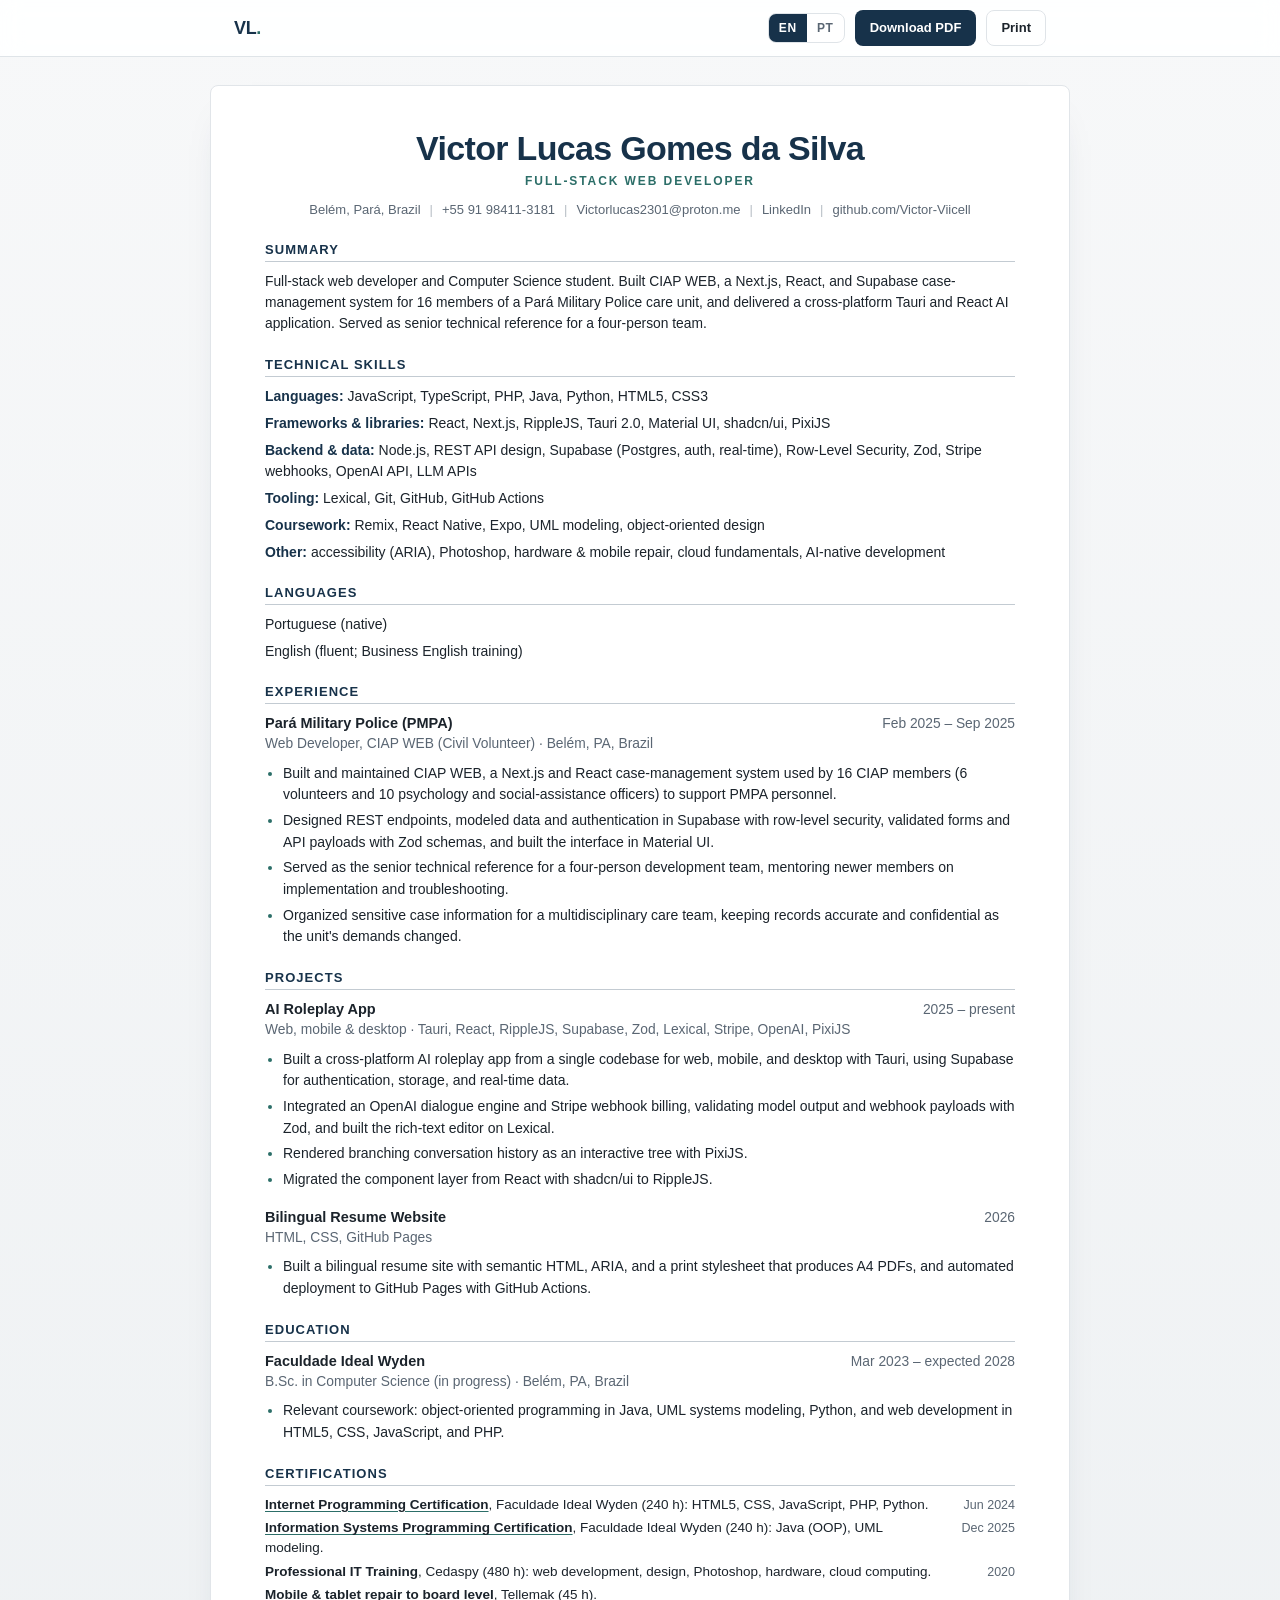
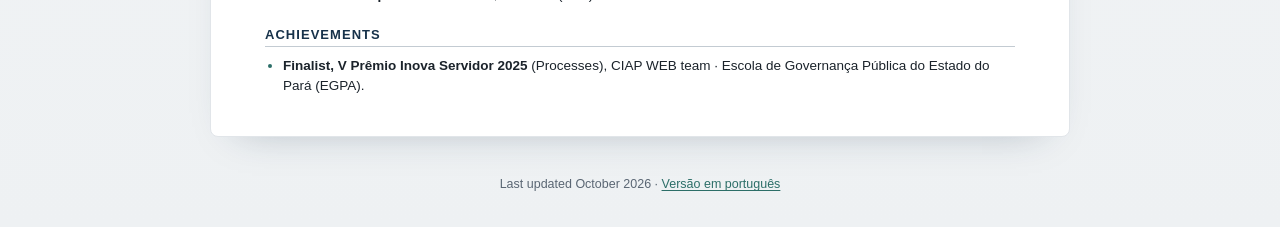
==== commit 51be24fa: "feat: update resume content and styling for improved clarity and consistency in English and Portugue" ====
--- a/index.html
+++ b/index.html
@@ -65,27 +65,20 @@
 
     <main class="resume" id="resume">
       <header class="identity">
-        <div class="identity-top">
-          <div class="identity-text">
-            <h1 class="name">Victor Lucas Gomes da Silva</h1>
-            <p class="role">Full-Stack Web Developer</p>
-          </div>
-          <img class="photo" src="assets/victor-lucas.jpg" width="600" height="782" alt="Portrait of Victor Lucas Gomes da Silva">
-        </div>
+        <h1 class="name">Victor Lucas Gomes da Silva</h1>
+        <p class="role">Full-Stack Web Developer</p>
         <ul class="contact">
           <li>Belém, Pará, Brazil</li>
           <li><a href="tel:+5591984113181">+55 91 98411-3181</a></li>
           <li><a href="mailto:Victorlucas2301@proton.me">Victorlucas2301@proton.me</a></li>
-        </ul>
-        <ul class="contact contact-links">
-          <li><a href="https://www.linkedin.com/in/victor-lucas-gomes-da-silva-6a527236b/" target="_blank" rel="noopener">linkedin.com/in/victor-lucas-gomes-da-silva-6a527236b</a></li>
+          <li><a href="https://www.linkedin.com/in/victor-lucas-gomes-da-silva-6a527236b/" target="_blank" rel="noopener">LinkedIn</a></li>
           <li><a href="https://github.com/Victor-Viicell" target="_blank" rel="noopener">github.com/Victor-Viicell</a></li>
         </ul>
       </header>
 
       <section class="section" aria-labelledby="summary-heading">
         <h2 id="summary-heading">Summary</h2>
-        <p>Computer Science student and full-stack web developer. Built and maintained CIAP WEB, a Next.js, React, and Supabase case-management system used by 16 members of a multidisciplinary care unit at the Pará Military Police, and developed a cross-platform Tauri and React application. Served as the senior technical reference for a four-person team, mentored newer developers, and kept confidential case records accurate as the unit's demands changed.</p>
+        <p>Full-stack web developer and Computer Science student. Built CIAP WEB, a Next.js, React, and Supabase case-management system for 16 members of a Pará Military Police care unit, and delivered a cross-platform Tauri and React AI application. Served as senior technical reference for a four-person team.</p>
       </section>
 
       <section class="section" aria-labelledby="skills-heading">
@@ -93,11 +86,18 @@
         <ul class="skill-list">
           <li><strong>Languages:</strong> JavaScript, TypeScript, PHP, Java, Python, HTML5, CSS3</li>
           <li><strong>Frameworks &amp; libraries:</strong> React, Next.js, RippleJS, Tauri 2.0, Material UI, shadcn/ui, PixiJS</li>
-          <li><strong>Backend &amp; data:</strong> Node.js, REST API design, Supabase (Postgres, auth, real-time), Zod, Stripe webhooks, OpenAI API</li>
+          <li><strong>Backend &amp; data:</strong> Node.js, REST API design, Supabase (Postgres, auth, real-time), Row-Level Security, Zod, Stripe webhooks, OpenAI API, LLM APIs</li>
           <li><strong>Tooling:</strong> Lexical, Git, GitHub, GitHub Actions</li>
           <li><strong>Coursework:</strong> Remix, React Native, Expo, UML modeling, object-oriented design</li>
-          <li><strong>Other:</strong> accessibility (ARIA), Photoshop, hardware &amp; mobile repair, cloud fundamentals</li>
-          <li><strong>Languages spoken:</strong> Portuguese (native), English (fluent; Business English training)</li>
+          <li><strong>Other:</strong> accessibility (ARIA), Photoshop, hardware &amp; mobile repair, cloud fundamentals, AI-native development</li>
+        </ul>
+      </section>
+
+      <section class="section" aria-labelledby="languages-heading">
+        <h2 id="languages-heading">Languages</h2>
+        <ul class="skill-list">
+          <li>Portuguese (native)</li>
+          <li>English (fluent; Business English training)</li>
         </ul>
       </section>
 
@@ -106,16 +106,16 @@
         <article class="entry">
           <div class="entry-head">
             <div>
-              <h3 class="entry-title">Web Developer, CIAP WEB (Civil Volunteer)</h3>
-              <p class="entry-sub">Pará Military Police (PMPA) · Belém, PA, Brazil</p>
-            </div>
-            <p class="entry-meta">Feb 2025 to Sep 2025</p>
+              <h3 class="entry-title">Pará Military Police (PMPA)</h3>
+              <p class="entry-sub">Web Developer, CIAP WEB (Civil Volunteer) · Belém, PA, Brazil</p>
+            </div>
+            <p class="entry-meta">Feb 2025 – Sep 2025</p>
           </div>
           <ul class="bullets">
             <li>Built and maintained CIAP WEB, a Next.js and React case-management system used by 16 CIAP members (6 volunteers and 10 psychology and social-assistance officers) to support PMPA personnel.</li>
-            <li>Designed the REST endpoints, modeled data and authentication with Supabase, validated forms and API payloads using Zod schemas, and built the user interface with Material UI.</li>
+            <li>Designed REST endpoints, modeled data and authentication in Supabase with row-level security, validated forms and API payloads with Zod schemas, and built the interface in Material UI.</li>
             <li>Served as the senior technical reference for a four-person development team, mentoring newer members on implementation and troubleshooting.</li>
-            <li>Organized sensitive case information for a multidisciplinary care team and kept the records accurate and confidential as demands changed.</li>
+            <li>Organized sensitive case information for a multidisciplinary care team, keeping records accurate and confidential as the unit's demands changed.</li>
           </ul>
         </article>
       </section>
@@ -125,16 +125,16 @@
         <article class="entry">
           <div class="entry-head">
             <div>
-              <h3 class="entry-title">AI Roleplay App: Web, Mobile &amp; Desktop</h3>
-              <p class="entry-sub">Tauri, React, RippleJS, Supabase, Zod, Lexical, Stripe, OpenAI, PixiJS</p>
-            </div>
-            <p class="entry-meta">2025 to present</p>
-          </div>
-          <ul class="bullets">
-            <li>Built a cross-platform AI roleplay app from one codebase for web, mobile, and desktop using Tauri, with authentication, storage, and real-time data on Supabase.</li>
-            <li>Integrated an OpenAI dialogue engine and Stripe webhook billing, and used Zod to validate model output and webhook payloads. Built the rich-text editor on Lexical.</li>
-            <li>Rendered the branching conversation history as an interactive tree with PixiJS.</li>
-            <li>Rewrote the component layer to migrate the interface from React with shadcn/ui to RippleJS.</li>
+              <h3 class="entry-title">AI Roleplay App</h3>
+              <p class="entry-sub">Web, mobile &amp; desktop · Tauri, React, RippleJS, Supabase, Zod, Lexical, Stripe, OpenAI, PixiJS</p>
+            </div>
+            <p class="entry-meta">2025 – present</p>
+          </div>
+          <ul class="bullets">
+            <li>Built a cross-platform AI roleplay app from a single codebase for web, mobile, and desktop with Tauri, using Supabase for authentication, storage, and real-time data.</li>
+            <li>Integrated an OpenAI dialogue engine and Stripe webhook billing, validating model output and webhook payloads with Zod, and built the rich-text editor on Lexical.</li>
+            <li>Rendered branching conversation history as an interactive tree with PixiJS.</li>
+            <li>Migrated the component layer from React with shadcn/ui to RippleJS.</li>
           </ul>
         </article>
         <article class="entry">
@@ -146,7 +146,7 @@
             <p class="entry-meta">2026</p>
           </div>
           <ul class="bullets">
-            <li>Built the bilingual site with semantic markup, ARIA, and a print stylesheet that produces A4 PDFs, and deployed it to GitHub Pages through a GitHub Actions CI/CD pipeline.</li>
+            <li>Built a bilingual resume site with semantic HTML, ARIA, and a print stylesheet that produces A4 PDFs, and automated deployment to GitHub Pages with GitHub Actions.</li>
           </ul>
         </article>
       </section>
@@ -156,10 +156,10 @@
         <article class="entry">
           <div class="entry-head">
             <div>
-              <h3 class="entry-title">B.Sc. in Computer Science (in progress)</h3>
-              <p class="entry-sub">Faculdade Ideal Wyden · Belém, PA, Brazil</p>
-            </div>
-            <p class="entry-meta">Mar 2023 to expected 2028</p>
+              <h3 class="entry-title">Faculdade Ideal Wyden</h3>
+              <p class="entry-sub">B.Sc. in Computer Science (in progress) · Belém, PA, Brazil</p>
+            </div>
+            <p class="entry-meta">Mar 2023 – expected 2028</p>
           </div>
           <ul class="bullets">
             <li>Relevant coursework: object-oriented programming in Java, UML systems modeling, Python, and web development in HTML5, CSS, JavaScript, and PHP.</li>
@@ -167,14 +167,31 @@
         </article>
       </section>
 
-      <section class="section" aria-labelledby="courses-heading">
-        <h2 id="courses-heading">Awards &amp; Certifications</h2>
+      <section class="section" aria-labelledby="certifications-heading">
+        <h2 id="certifications-heading">Certifications</h2>
+        <ul class="cert-list">
+          <li>
+            <span class="cert-text"><a class="credential" href="https://certificado.facieducacional.com.br/1fe290f07599a27dfc33abc" target="_blank" rel="noopener"><strong>Internet Programming Certification</strong></a>, Faculdade Ideal Wyden (240 h): HTML5, CSS, JavaScript, PHP, Python.</span>
+            <span class="cert-meta">Jun 2024</span>
+          </li>
+          <li>
+            <span class="cert-text"><a class="credential" href="https://certificado.facieducacional.com.br/fc7c7030f8cd4348e6416e0" target="_blank" rel="noopener"><strong>Information Systems Programming Certification</strong></a>, Faculdade Ideal Wyden (240 h): Java (OOP), UML modeling.</span>
+            <span class="cert-meta">Dec 2025</span>
+          </li>
+          <li>
+            <span class="cert-text"><strong>Professional IT Training</strong>, Cedaspy (480 h): web development, design, Photoshop, hardware, cloud computing.</span>
+            <span class="cert-meta">2020</span>
+          </li>
+          <li>
+            <span class="cert-text"><strong>Mobile &amp; tablet repair to board level</strong>, Tellemak (45 h).</span>
+          </li>
+        </ul>
+      </section>
+
+      <section class="section" aria-labelledby="achievements-heading">
+        <h2 id="achievements-heading">Achievements</h2>
         <ul class="course-list">
           <li><strong>Finalist, V Prêmio Inova Servidor 2025</strong> (Processes), CIAP WEB team · Escola de Governança Pública do Estado do Pará (EGPA).</li>
-          <li><a class="credential" href="https://certificado.facieducacional.com.br/1fe290f07599a27dfc33abc" target="_blank" rel="noopener"><strong>Internet Programming Certification</strong></a>, Faculdade Ideal Wyden, Jun 2024 (240 h): HTML5, CSS, JavaScript, PHP, Python.</li>
-          <li><a class="credential" href="https://certificado.facieducacional.com.br/fc7c7030f8cd4348e6416e0" target="_blank" rel="noopener"><strong>Information Systems Programming Certification</strong></a>, Faculdade Ideal Wyden, Dec 2025 (240 h): Java (OOP), UML modeling.</li>
-          <li><strong>Professional IT Training</strong>, Cedaspy, 2020 (480 h): web development, graphic design, Photoshop, hardware maintenance, cloud computing.</li>
-          <li><strong>Additional training:</strong> Business English, Quality Plus (2019); mobile &amp; tablet repair to board level, Tellemak (45 h).</li>
         </ul>
       </section>
     </main>
--- a/assets/styles.css
+++ b/assets/styles.css
@@ -162,42 +162,31 @@
 .resume {
   max-width: var(--max);
   margin: 28px auto 40px;
-  padding: 46px 52px 42px;
+  padding: 44px 54px 40px;
   background: var(--paper);
-  border: 1px solid #e6e9ec;
-  border-radius: var(--radius);
-  box-shadow: 0 18px 40px -24px rgba(23, 50, 74, 0.3);
-}
-
-.identity-top {
-  display: flex;
-  align-items: flex-start;
-  justify-content: space-between;
-  gap: 28px;
-}
-
-.identity-text {
-  min-width: 0;
-}
-
-.identity .contact:first-of-type {
-  margin-top: 16px;
+  border: 1px solid #e1e5e9;
+  border-radius: 8px;
+  box-shadow: 0 18px 40px -28px rgba(23, 50, 74, 0.35);
+}
+
+.identity {
+  text-align: center;
 }
 
 .name {
-  margin: 0 0 8px;
-  font-size: clamp(28px, 4vw, 36px);
+  margin: 0 0 6px;
+  font-size: clamp(27px, 3.6vw, 34px);
   font-weight: 750;
-  line-height: 1.05;
-  letter-spacing: -0.025em;
+  line-height: 1.1;
+  letter-spacing: -0.02em;
   color: var(--navy);
 }
 
 .role {
-  margin: 0 0 16px;
-  font-size: 13px;
+  margin: 0 0 12px;
+  font-size: 12px;
   font-weight: 700;
-  letter-spacing: 0.14em;
+  letter-spacing: 0.16em;
   text-transform: uppercase;
   color: var(--accent);
 }
@@ -205,7 +194,8 @@
 .contact {
   display: flex;
   flex-wrap: wrap;
-  gap: 4px 0;
+  justify-content: center;
+  gap: 2px 0;
   margin: 0;
   padding: 0;
   list-style: none;
@@ -222,14 +212,9 @@
 }
 
 .contact li + li::before {
-  content: "\00b7";
+  content: "|";
   margin: 0 9px;
-  color: #aab3bb;
-}
-
-.contact + .contact {
-  margin-top: 2px;
-  font-size: 12.5px;
+  color: #b6bdc4;
 }
 
 .contact a {
@@ -242,36 +227,25 @@
   text-decoration: underline;
 }
 
-.photo {
-  flex: none;
-  width: 96px;
-  height: 122px;
-  object-fit: cover;
-  object-position: 50% 45%;
-  border: 1px solid var(--line);
-  border-radius: 10px;
-  filter: saturate(0.95);
-}
-
 .section {
-  margin-top: 26px;
+  margin-top: 22px;
 }
 
 .section h2 {
-  margin: 0 0 12px;
-  padding-bottom: 6px;
-  border-bottom: 1px solid var(--line);
-  font-size: 11px;
-  font-weight: 700;
-  letter-spacing: 0.16em;
+  margin: 0 0 9px;
+  padding-bottom: 4px;
+  border-bottom: 1px solid #c3cbd2;
+  font-size: 13px;
+  font-weight: 750;
+  letter-spacing: 0.08em;
   text-transform: uppercase;
   color: var(--navy);
 }
 
 .section p {
   margin: 0;
-  font-size: 14px;
-  line-height: 1.6;
+  font-size: 13.8px;
+  line-height: 1.55;
 }
 
 .entry + .entry {
@@ -347,6 +321,42 @@
   font-weight: 650;
 }
 
+.cert-list {
+  margin: 0;
+  padding: 0;
+  list-style: none;
+}
+
+.cert-list li {
+  display: flex;
+  align-items: baseline;
+  justify-content: space-between;
+  gap: 18px;
+  margin-bottom: 4px;
+  font-size: 13.5px;
+  line-height: 1.45;
+}
+
+.cert-list li:last-child {
+  margin-bottom: 0;
+}
+
+.cert-text {
+  min-width: 0;
+}
+
+.cert-list strong {
+  font-weight: 650;
+}
+
+.cert-meta {
+  flex: none;
+  font-size: 12.5px;
+  line-height: 1.45;
+  color: var(--muted);
+  white-space: nowrap;
+}
+
 .course-list {
   margin: 0;
   padding-left: 18px;
@@ -380,12 +390,12 @@
   text-decoration: underline;
 }
 
-.course-list a.credential {
+.credential {
   color: inherit;
-  font-size: inherit;
-}
-
-.course-list a.credential strong {
+  text-decoration: none;
+}
+
+.credential strong {
   text-decoration: underline;
   text-decoration-color: var(--accent);
   text-underline-offset: 2px;
@@ -438,24 +448,11 @@
   .resume {
     margin: 16px 12px 28px;
     padding: 28px 22px;
-    border-radius: 12px;
-  }
-
-  .identity-top {
-    gap: 18px;
-  }
-
-  .identity .contact:first-of-type {
-    margin-top: 14px;
+    border-radius: 8px;
   }
 
   .name {
     font-size: 27px;
-  }
-
-  .photo {
-    width: 78px;
-    height: 100px;
   }
 
   .contact {
@@ -485,23 +482,23 @@
     display: none;
   }
 
-  .contact + .contact {
+  .contact li + li {
     margin-top: 2px;
   }
+
+  .cert-list li {
+    flex-direction: column;
+    gap: 1px;
+  }
 }
 
 @media (max-width: 420px) {
-  .photo {
-    width: 66px;
-    height: 86px;
-  }
-
   .name {
     font-size: 24px;
   }
 
   .role {
-    margin-bottom: 12px;
+    margin-bottom: 10px;
     font-size: 11.5px;
   }
 }
@@ -509,7 +506,7 @@
 @media print {
   @page {
     size: A4;
-    margin: 8mm 12mm;
+    margin: 10mm 12mm;
   }
 
   html,
@@ -537,23 +534,13 @@
   }
 
   .name {
-    font-size: 26pt;
+    font-size: 22pt;
   }
 
   .role {
-    margin-bottom: 10px;
-    font-size: 9.2pt;
-    letter-spacing: 0.06em;
-  }
-
-  .photo {
-    width: 22mm;
-    height: 28mm;
-    border-radius: 2mm;
-  }
-
-  .identity .contact:first-of-type {
-    margin-top: 6px;
+    margin-bottom: 7px;
+    font-size: 8.8pt;
+    letter-spacing: 0;
   }
 
   .contact {
@@ -561,36 +548,39 @@
     line-height: 1.4;
   }
 
-  .contact + .contact {
-    margin-top: 1px;
-    font-size: 8.6pt;
+  .contact li + li::before {
+    margin: 0 7px;
   }
 
   .section {
-    margin-top: 7px;
+    margin-top: 4px;
+  }
+
+  .section:last-child {
+    margin-top: 3px;
   }
 
   .section h2 {
-    margin-bottom: 3px;
-    padding-bottom: 2px;
-    font-size: 8.3pt;
-    letter-spacing: 0.02em;
+    margin-bottom: 2.5px;
+    padding-bottom: 1px;
+    font-size: 9pt;
+    letter-spacing: 0.05em;
   }
 
   .section p,
   .bullets li,
   .skill-list li {
     font-size: 9.2pt;
-    line-height: 1.33;
+    line-height: 1.31;
   }
 
   .entry + .entry {
-    margin-top: 6px;
+    margin-top: 4px;
   }
 
   .entry-title,
   .award-title {
-    font-size: 10pt;
+    font-size: 10.2pt;
   }
 
   .entry-sub,
@@ -608,10 +598,15 @@
     margin-bottom: 1px;
   }
 
-  .course-list li {
+  .course-list li,
+  .cert-list li {
+    font-size: 8.9pt;
+    line-height: 1.28;
+    margin-bottom: 1px;
+  }
+
+  .cert-meta {
     font-size: 8.6pt;
-    line-height: 1.27;
-    margin-bottom: 2px;
   }
 
   .skill-list {
@@ -623,7 +618,7 @@
     text-decoration: none;
   }
 
-  .course-list a.credential strong {
+  .credential strong {
     text-decoration: none;
   }
 
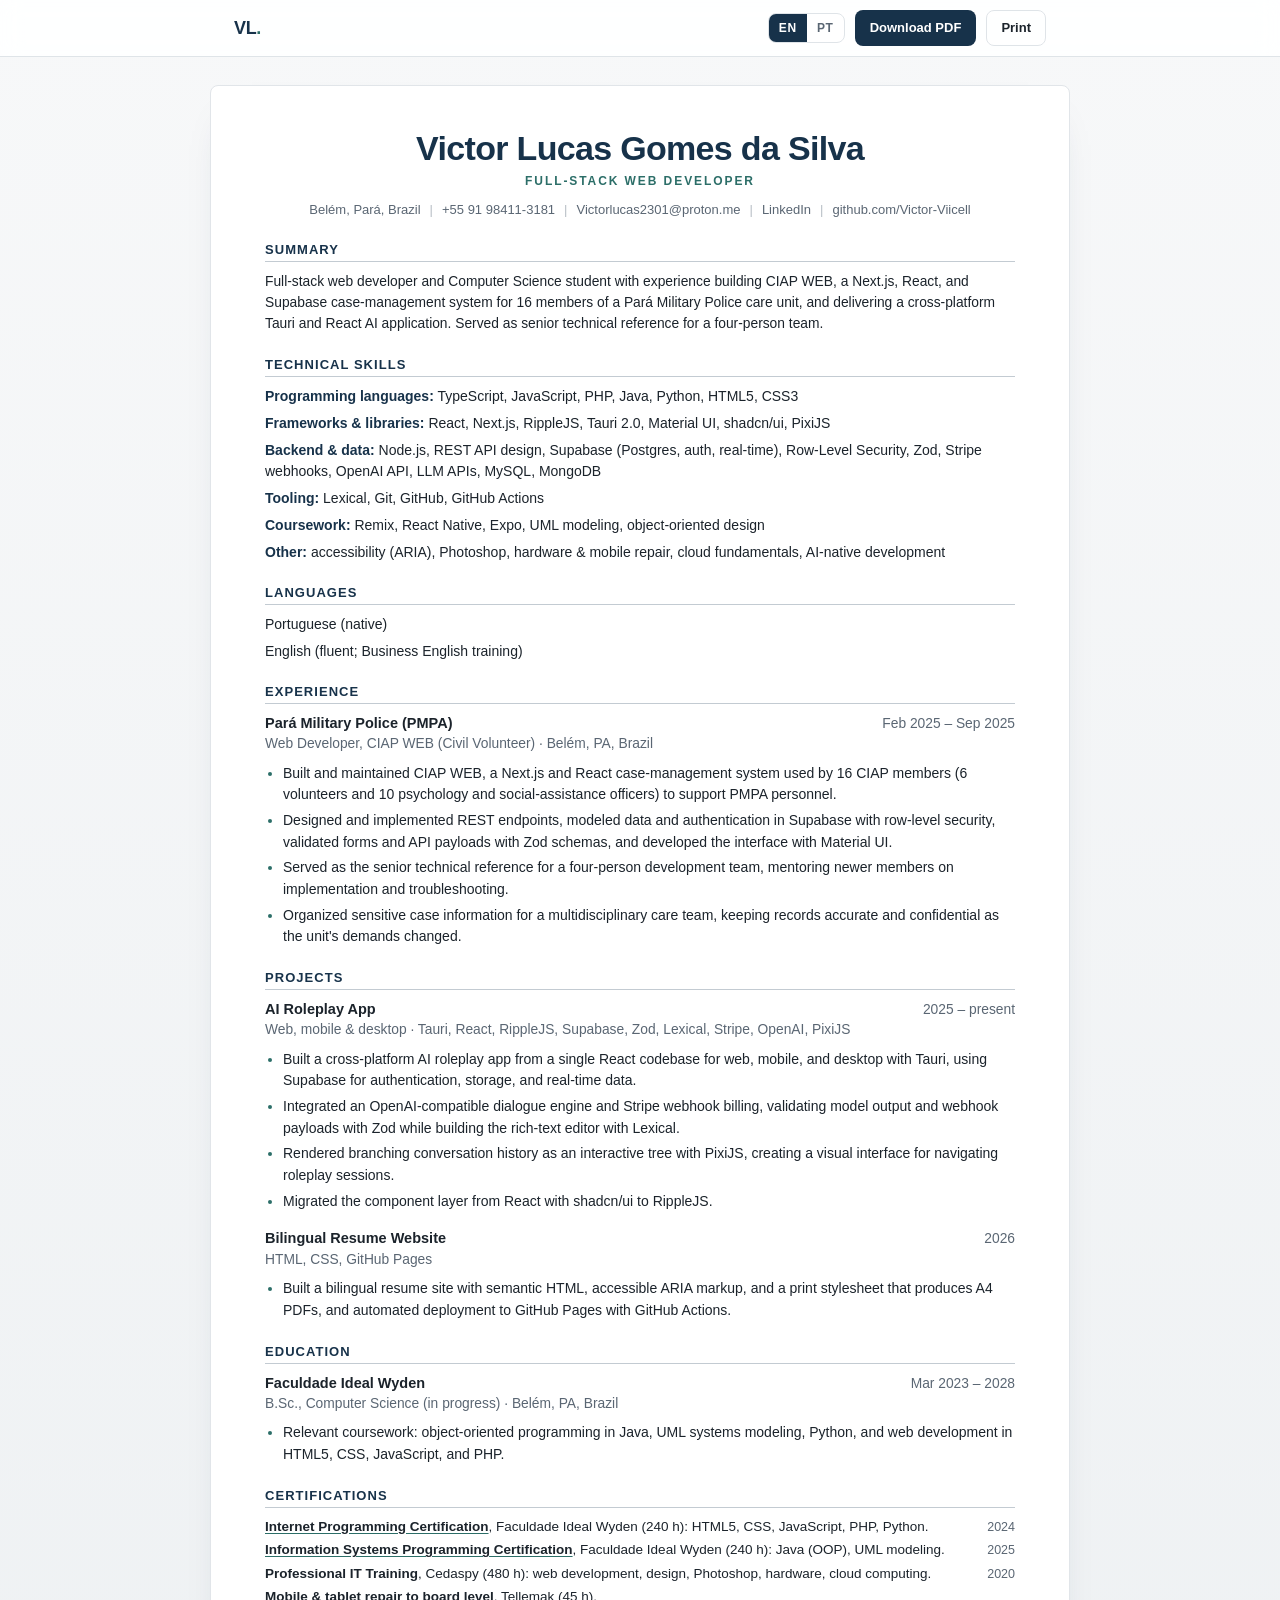
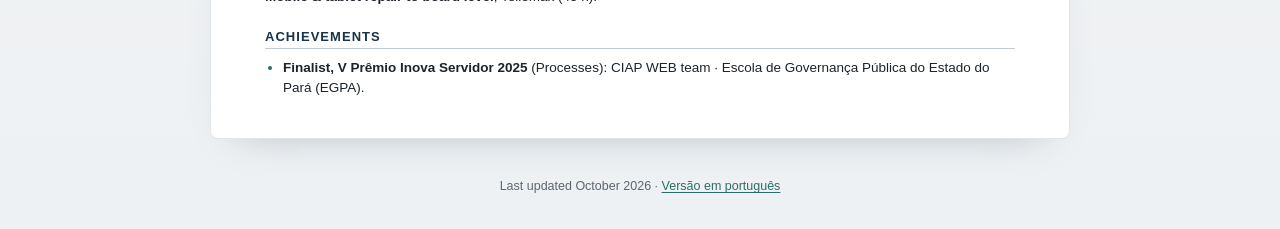
==== commit 13920025: "feat: update resume content and styling for improved clarity and consistency in English and Portugue" ====
--- a/index.html
+++ b/index.html
@@ -78,15 +78,15 @@
 
       <section class="section" aria-labelledby="summary-heading">
         <h2 id="summary-heading">Summary</h2>
-        <p>Full-stack web developer and Computer Science student. Built CIAP WEB, a Next.js, React, and Supabase case-management system for 16 members of a Pará Military Police care unit, and delivered a cross-platform Tauri and React AI application. Served as senior technical reference for a four-person team.</p>
+        <p>Full-stack web developer and Computer Science student with experience building CIAP WEB, a Next.js, React, and Supabase case-management system for 16 members of a Pará Military Police care unit, and delivering a cross-platform Tauri and React AI application. Served as senior technical reference for a four-person team.</p>
       </section>
 
       <section class="section" aria-labelledby="skills-heading">
         <h2 id="skills-heading">Technical Skills</h2>
         <ul class="skill-list">
-          <li><strong>Languages:</strong> JavaScript, TypeScript, PHP, Java, Python, HTML5, CSS3</li>
+          <li><strong>Programming languages:</strong> TypeScript, JavaScript, PHP, Java, Python, HTML5, CSS3</li>
           <li><strong>Frameworks &amp; libraries:</strong> React, Next.js, RippleJS, Tauri 2.0, Material UI, shadcn/ui, PixiJS</li>
-          <li><strong>Backend &amp; data:</strong> Node.js, REST API design, Supabase (Postgres, auth, real-time), Row-Level Security, Zod, Stripe webhooks, OpenAI API, LLM APIs</li>
+          <li><strong>Backend &amp; data:</strong> Node.js, REST API design, Supabase (Postgres, auth, real-time), Row-Level Security, Zod, Stripe webhooks, OpenAI API, LLM APIs, MySQL, MongoDB</li>
           <li><strong>Tooling:</strong> Lexical, Git, GitHub, GitHub Actions</li>
           <li><strong>Coursework:</strong> Remix, React Native, Expo, UML modeling, object-oriented design</li>
           <li><strong>Other:</strong> accessibility (ARIA), Photoshop, hardware &amp; mobile repair, cloud fundamentals, AI-native development</li>
@@ -113,7 +113,7 @@
           </div>
           <ul class="bullets">
             <li>Built and maintained CIAP WEB, a Next.js and React case-management system used by 16 CIAP members (6 volunteers and 10 psychology and social-assistance officers) to support PMPA personnel.</li>
-            <li>Designed REST endpoints, modeled data and authentication in Supabase with row-level security, validated forms and API payloads with Zod schemas, and built the interface in Material UI.</li>
+            <li>Designed and implemented REST endpoints, modeled data and authentication in Supabase with row-level security, validated forms and API payloads with Zod schemas, and developed the interface with Material UI.</li>
             <li>Served as the senior technical reference for a four-person development team, mentoring newer members on implementation and troubleshooting.</li>
             <li>Organized sensitive case information for a multidisciplinary care team, keeping records accurate and confidential as the unit's demands changed.</li>
           </ul>
@@ -131,9 +131,9 @@
             <p class="entry-meta">2025 – present</p>
           </div>
           <ul class="bullets">
-            <li>Built a cross-platform AI roleplay app from a single codebase for web, mobile, and desktop with Tauri, using Supabase for authentication, storage, and real-time data.</li>
-            <li>Integrated an OpenAI dialogue engine and Stripe webhook billing, validating model output and webhook payloads with Zod, and built the rich-text editor on Lexical.</li>
-            <li>Rendered branching conversation history as an interactive tree with PixiJS.</li>
+            <li>Built a cross-platform AI roleplay app from a single React codebase for web, mobile, and desktop with Tauri, using Supabase for authentication, storage, and real-time data.</li>
+            <li>Integrated an OpenAI-compatible dialogue engine and Stripe webhook billing, validating model output and webhook payloads with Zod while building the rich-text editor with Lexical.</li>
+            <li>Rendered branching conversation history as an interactive tree with PixiJS, creating a visual interface for navigating roleplay sessions.</li>
             <li>Migrated the component layer from React with shadcn/ui to RippleJS.</li>
           </ul>
         </article>
@@ -146,7 +146,7 @@
             <p class="entry-meta">2026</p>
           </div>
           <ul class="bullets">
-            <li>Built a bilingual resume site with semantic HTML, ARIA, and a print stylesheet that produces A4 PDFs, and automated deployment to GitHub Pages with GitHub Actions.</li>
+            <li>Built a bilingual resume site with semantic HTML, accessible ARIA markup, and a print stylesheet that produces A4 PDFs, and automated deployment to GitHub Pages with GitHub Actions.</li>
           </ul>
         </article>
       </section>
@@ -157,9 +157,9 @@
           <div class="entry-head">
             <div>
               <h3 class="entry-title">Faculdade Ideal Wyden</h3>
-              <p class="entry-sub">B.Sc. in Computer Science (in progress) · Belém, PA, Brazil</p>
-            </div>
-            <p class="entry-meta">Mar 2023 – expected 2028</p>
+              <p class="entry-sub">B.Sc., Computer Science (in progress) · Belém, PA, Brazil</p>
+            </div>
+            <p class="entry-meta">Mar 2023 – 2028</p>
           </div>
           <ul class="bullets">
             <li>Relevant coursework: object-oriented programming in Java, UML systems modeling, Python, and web development in HTML5, CSS, JavaScript, and PHP.</li>
@@ -172,11 +172,11 @@
         <ul class="cert-list">
           <li>
             <span class="cert-text"><a class="credential" href="https://certificado.facieducacional.com.br/1fe290f07599a27dfc33abc" target="_blank" rel="noopener"><strong>Internet Programming Certification</strong></a>, Faculdade Ideal Wyden (240 h): HTML5, CSS, JavaScript, PHP, Python.</span>
-            <span class="cert-meta">Jun 2024</span>
+            <span class="cert-meta">2024</span>
           </li>
           <li>
             <span class="cert-text"><a class="credential" href="https://certificado.facieducacional.com.br/fc7c7030f8cd4348e6416e0" target="_blank" rel="noopener"><strong>Information Systems Programming Certification</strong></a>, Faculdade Ideal Wyden (240 h): Java (OOP), UML modeling.</span>
-            <span class="cert-meta">Dec 2025</span>
+            <span class="cert-meta">2025</span>
           </li>
           <li>
             <span class="cert-text"><strong>Professional IT Training</strong>, Cedaspy (480 h): web development, design, Photoshop, hardware, cloud computing.</span>
@@ -191,7 +191,7 @@
       <section class="section" aria-labelledby="achievements-heading">
         <h2 id="achievements-heading">Achievements</h2>
         <ul class="course-list">
-          <li><strong>Finalist, V Prêmio Inova Servidor 2025</strong> (Processes), CIAP WEB team · Escola de Governança Pública do Estado do Pará (EGPA).</li>
+          <li><strong>Finalist, V Prêmio Inova Servidor 2025</strong> (Processes): CIAP WEB team · Escola de Governança Pública do Estado do Pará (EGPA).</li>
         </ul>
       </section>
     </main>
